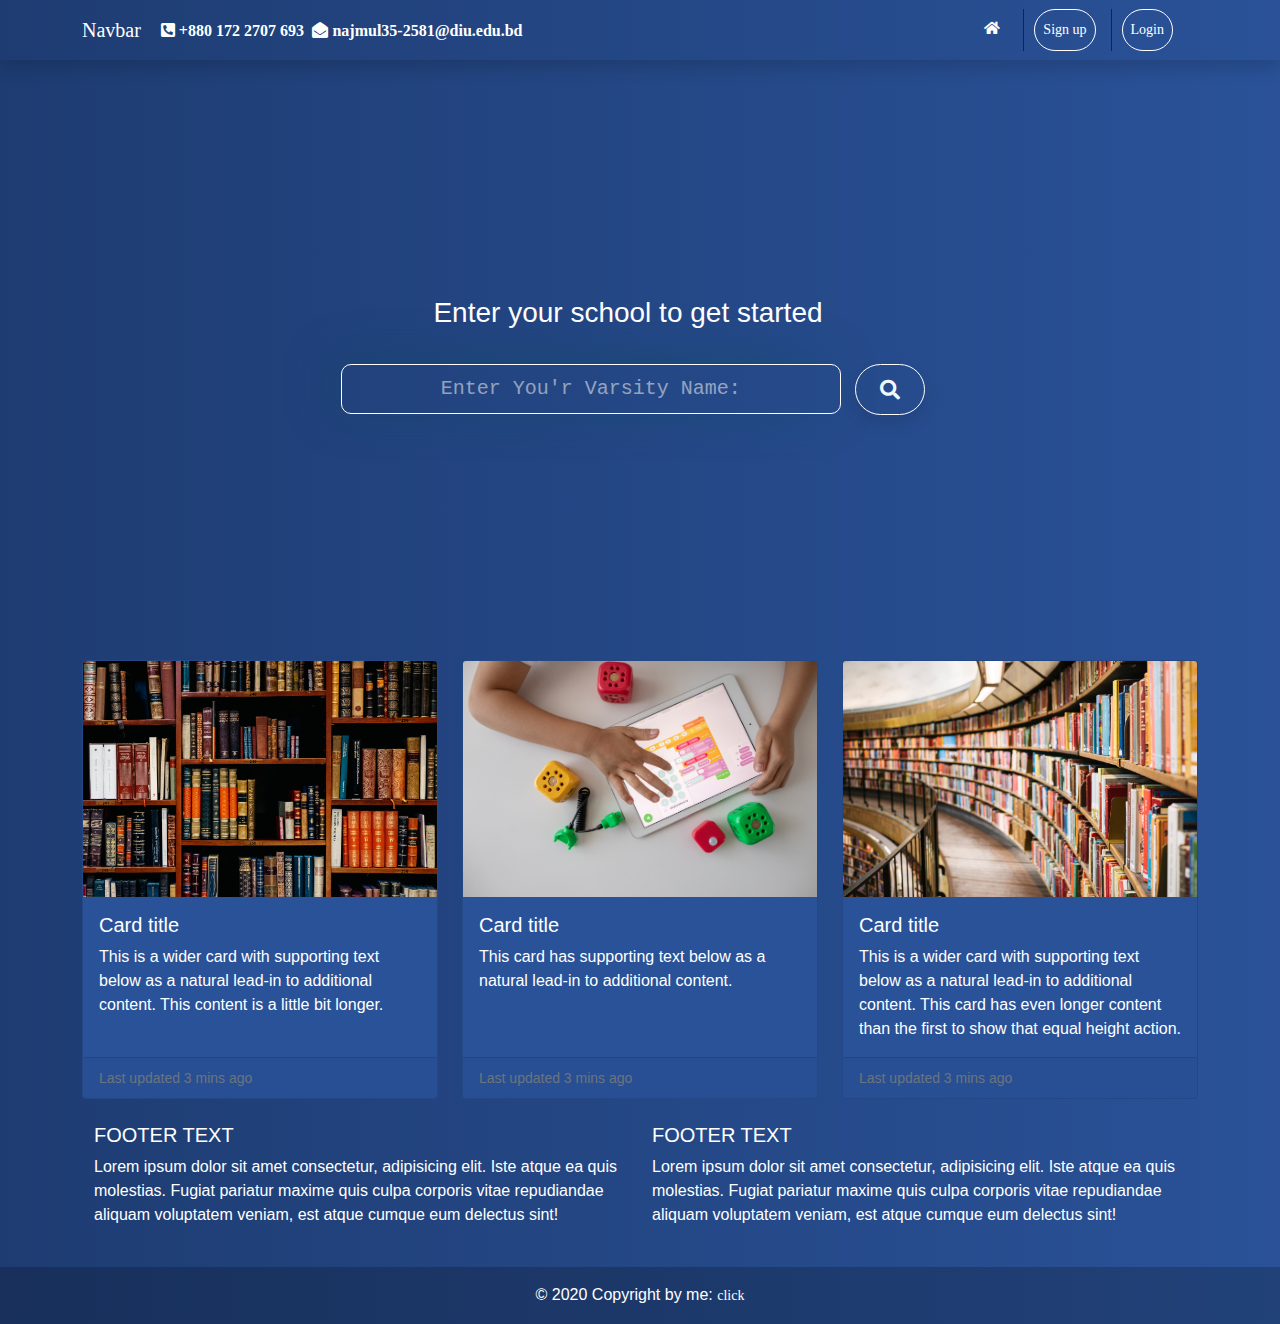
==== index.html @ 72878467 "2/26/2021" ====
<!doctype html>
<html lang="en">

<head>
    <!-- Required meta tags -->
    <meta charset="utf-8">
    <meta name="viewport" content="width=device-width, initial-scale=1">

    <!-- font awsome  -->
    <link rel="stylesheet" href="font/all.css">
    <!-- Bootstrap CSS -->
    <link rel="stylesheet" href="css/bootstrap.min.css">

    <!-- custom css  -->
    <link rel="stylesheet" href="css/style.css">

    <title>Teacher Review System</title>
</head>

<body>
    <!-- nav strat  -->
    <nav class="navbar navbar-expand-lg navbar-light bg-light shadow">
        <div class="container">
            <a class="navbar-brand" href="index.html">Navbar</a>
            <div class="left_part text-white">
                <i class="fas fa-phone-square-alt m-1"> +880 172 2707 693</i>

                <i class="fas fa-envelope-open"> najmul35-2581@diu.edu.bd</i>

            </div>
            <button class="navbar-toggler" type="button" data-bs-toggle="collapse" data-bs-target="#navbarText"
                aria-controls="navbarText" aria-expanded="false" aria-label="Toggle navigation">
                <span class="navbar-toggler-icon"></span>
            </button>
            <div class="collapse navbar-collapse justify-content-end" id="navbarText">
                <ul class="navbar-nav mb-2 mb-lg-0">
                    <li class="nav-item">
                        <a class="nav-link" aria-current="page" href="index.html"><i class="fas fa-home "></i></a>
                    </li>
                    <li class="nav-item">
                        <a class="nav-link rounded-pill" aria-current="page" href="pages/register.html">Sign up</a>
                    </li>
                    <li class="nav-item li_border_right">
                        <a class="nav-link rounded-pill" href="pages/login.html">Login</a>
                    </li>
                </ul>
            </div>
        </div>
    </nav>
    <!-- nav ent  -->

    <!-- main content start  -->
    <div class="main">
        <!-- search bar start  -->
        <div class="row form_D">
            <div class="col-md-6">
                <h3 class="title text-white col-md-12 text-center mb-4">Enter your school to get started
                </h3>
                <input class="text_field" type="text" name="" id="" placeholder="Enter You'r Varsity Name:">
                <button class="btn btn-danger rounded-pill" type="button"><i class="fas fa-search"></i></button>
            </div>
        </div>
        <!-- search bar end  -->
        <!-- card start  -->
        <div class="container">
            <div class="row row-cols-1 row-cols-md-3 g-4">
                <div class="col-md-4">
                    <div class="card bg-info h-100">
                        <img src="img/card-one.jpg" class="card-img-top" alt="...">
                        <div class="card-body">
                            <h5 class="card-title">Card title</h5>
                            <p class="card-text">This is a wider card with supporting text below as a natural lead-in to
                                additional content. This content is a little bit longer.</p>
                        </div>
                        <div class="card-footer">
                            <small class="text-muted">Last updated 3 mins ago</small>
                        </div>
                    </div>
                </div>
                <div class="col-md-4">
                    <div class="card bg-info h-100">
                        <img src="img/card_tow.jpg" class="card-img-top" alt="...">
                        <div class="card-body">
                            <h5 class="card-title">Card title</h5>
                            <p class="card-text">This card has supporting text below as a natural lead-in to additional
                                content.</p>
                        </div>
                        <div class="card-footer">
                            <small class="text-muted">Last updated 3 mins ago</small>
                        </div>
                    </div>
                </div>
                <div class="col-md-4">
                    <div class="card bg-info h-100">
                        <img src="img/card_three.jpg" class="card-img-top" alt="...">
                        <div class="card-body">
                            <h5 class="card-title">Card title</h5>
                            <p class="card-text">This is a wider card with supporting text below as a natural lead-in to
                                additional content. This card has even longer content than the first to show that equal
                                height action.</p>
                        </div>
                        <div class="card-footer">
                            <small class="text-muted">Last updated 3 mins ago</small>
                        </div>
                    </div>
                </div>
            </div>
        </div>
        <!-- card end  -->




        <!-- footer start -->
        <footer class="bg-light text-center text-lg-start">
            <!-- Grid container -->
            <div class="container p-4">
                <!--Grid row-->
                <div class="row">
                    <!--Grid column-->
                    <div class="col-lg-6 col-md-12 mb-4 mb-md-0 text-white">
                        <h5 class="text-uppercase">Footer text</h5>

                        <p>
                            Lorem ipsum dolor sit amet consectetur, adipisicing elit. Iste atque ea quis
                            molestias. Fugiat pariatur maxime quis culpa corporis vitae repudiandae
                            aliquam voluptatem veniam, est atque cumque eum delectus sint!
                        </p>
                    </div>
                    <!--Grid column-->

                    <!--Grid column-->
                    <div class="col-lg-6 col-md-12 mb-4 mb-md-0 text-white">
                        <h5 class="text-uppercase">Footer text</h5>

                        <p>
                            Lorem ipsum dolor sit amet consectetur, adipisicing elit. Iste atque ea quis
                            molestias. Fugiat pariatur maxime quis culpa corporis vitae repudiandae
                            aliquam voluptatem veniam, est atque cumque eum delectus sint!
                        </p>
                    </div>
                    <!--Grid column-->
                </div>
                <!--Grid row-->
            </div>
            <!-- Grid container -->

            <!-- Copyright -->
            <div class="text-center p-3 text-white" style="background-color: rgba(0, 0, 0, 0.2);">
                © 2020 Copyright by me:
                <a class="text-decoration-none" href="#">click</a>
            </div>
            <!-- Copyright -->
        </footer>
        <!-- footer end  -->



        <!-- main content end  -->

        <!-- Optional JavaScript; choose one of the two! -->

        <!-- Option 1: Bootstrap Bundle with Popper -->
        <script src="js/bootstrap.min.js"></script>
        <script src="js/custom.js"></script>

        <!-- Option 2: Separate Popper and Bootstrap JS -->
        <!--
    <script src="https://cdn.jsdelivr.net/npm/@popperjs/core@2.6.0/dist/umd/popper.min.js" integrity="sha384-KsvD1yqQ1/1+IA7gi3P0tyJcT3vR+NdBTt13hSJ2lnve8agRGXTTyNaBYmCR/Nwi" crossorigin="anonymous"></script>
    <script src="https://cdn.jsdelivr.net/npm/bootstrap@5.0.0-beta2/dist/js/bootstrap.min.js" integrity="sha384-nsg8ua9HAw1y0W1btsyWgBklPnCUAFLuTMS2G72MMONqmOymq585AcH49TLBQObG" crossorigin="anonymous"></script>
    -->
</body>

</html>
---- css/style.css ----
* {
    margin: 0px;
    padding: 0px;
    box-sizing: border-box;
}

body {
    height: 100%;
    font-family: Poppins-Regular, sans-serif;
    background: linear-gradient(90deg, #1e3c72 0%, #2a5298 100%);
}

.bg-light {
    background: linear-gradient(90deg, #1e3c72 0%, #2a5298 100%);
}

.rounded-pill {
    border: 1px solid white;
}

a {
    color: white !important;
    font-family: Poppins-Regular;
    font-size: 14px;
    line-height: 1.7;
    margin: 0px;
    transition: all 0.4s;
    -webkit-transition: all 0.4s;
    -o-transition: all 0.4s;
    -moz-transition: all 0.4s;
}

a:focus {
    outline: none !important;
}

a:hover {
    text-decoration: none;
    color: #57b846;
}

::placeholder {
    color: white;
    opacity: 0.5;
    font-size: 20px;
    font-family: 'Courier New', Courier, monospace;
    text-align: center;
}

li {
    margin-right: 10px;
    padding-right: 15px;
    border-right: 1px solid;
}

.li_border_right {
    border-right: 0px;
}

.text_field {
    background: transparent;
    width: 500px;
    border-radius: 10px;
    border: 1px solid white;
    height: 50px;
    box-shadow: -11px -4px 52px -11px rgba(13, 73, 97, 0.72);
    -webkit-box-shadow: -11px -4px 52px -11px rgba(13, 73, 97, 0.72);
    -moz-box-shadow: -11px -4px 52px -11px rgba(13, 73, 97, 0.72);
    margin: 10px;
}
input {
    outline: none;
    border: none;
}

.form_D {
    height: 600px;
    width: 100%;
    display: grid;
    justify-content: center;
    align-items: center;
}

.col-md-6 {
    flex: 0 0 auto;
    width: 100%;
}

.btn-danger {
    background: transparent;
    width: 70px;
    height: 51px;
    font-size: 20px;
    color: aliceblue;
    border: 1px solid white;
    border-radius: 45px;
    box-shadow: 0px 8px 15px rgba(0, 0, 0, 0.1);
    transition: all 0.3s;
    cursor: pointer;
}

.btn-danger:hover {
    background-color: #2a5298;
    box-shadow: 0px 15px 20px rgba(229, 46, 46, 0.4);
    color: white;
    border: 1px solid white;
    transform: translateX(7px);
}

.bg-info {
    background-color: #2a5298 !important;
    color: white;
}
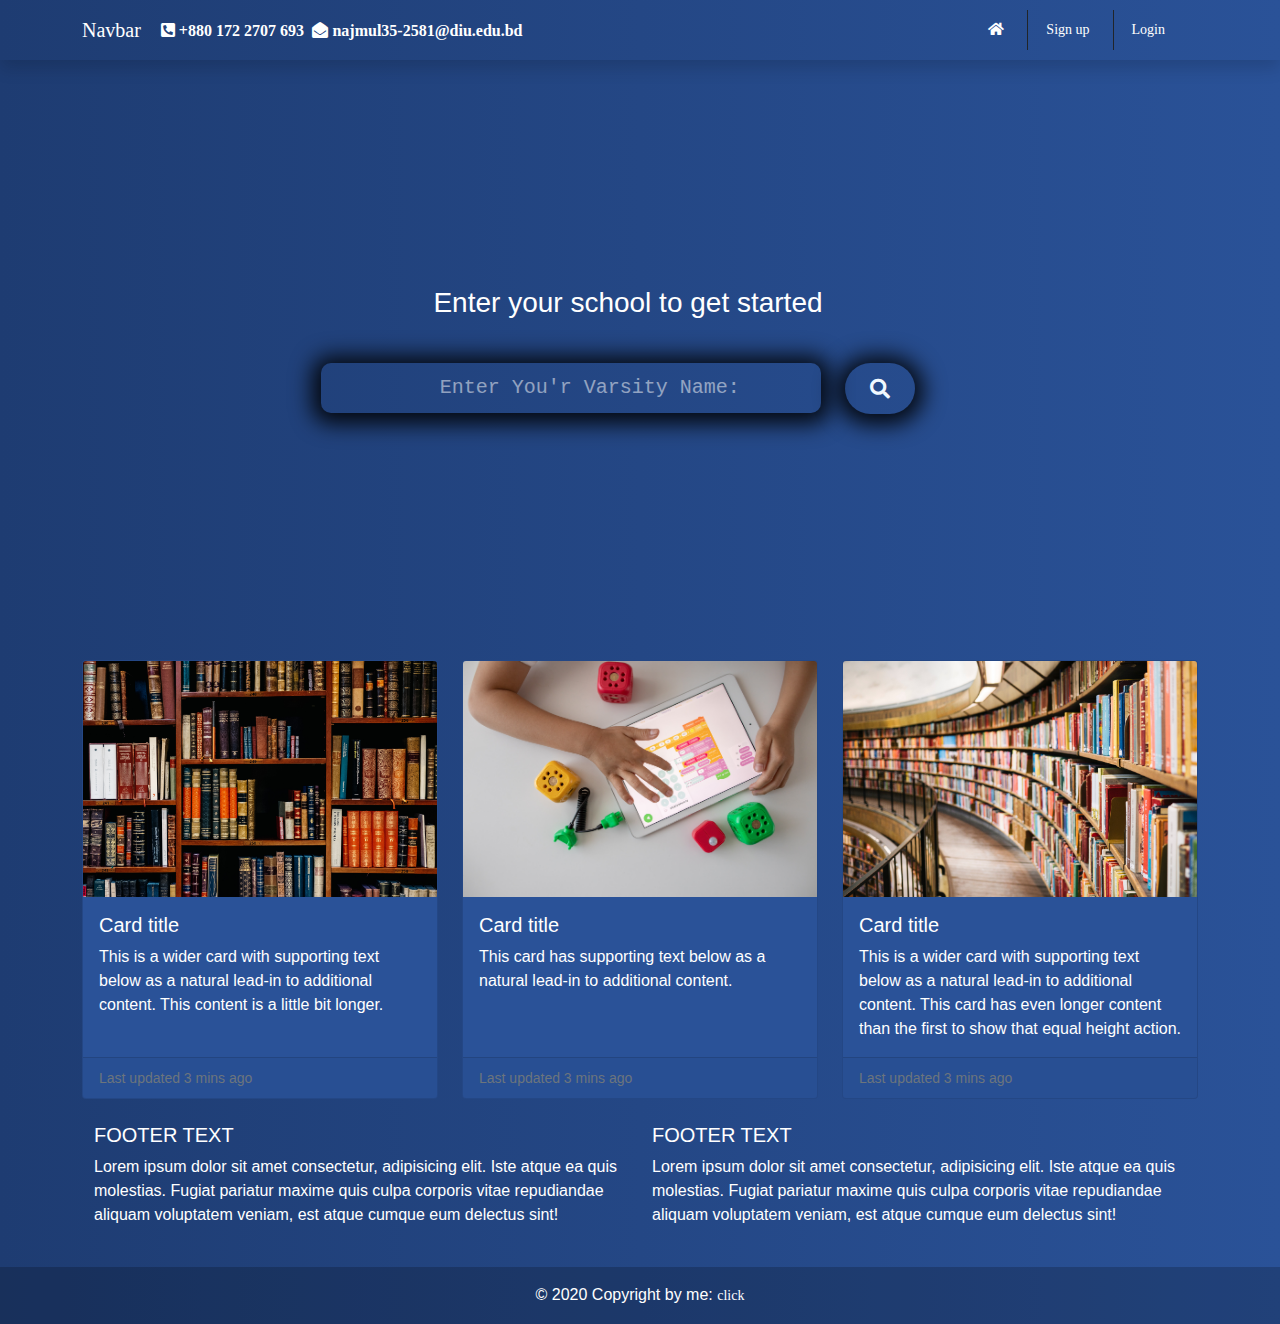
==== commit 78014ad3: "2/26/2021" ====
--- a/index.html
+++ b/index.html
@@ -7,12 +7,12 @@
     <meta name="viewport" content="width=device-width, initial-scale=1">
 
     <!-- font awsome  -->
-    <link rel="stylesheet" href="font/all.css">
+    <link rel="stylesheet" href="assets/font/all.css">
     <!-- Bootstrap CSS -->
-    <link rel="stylesheet" href="css/bootstrap.min.css">
+    <link rel="stylesheet" href="assets/css/bootstrap.min.css">
 
     <!-- custom css  -->
-    <link rel="stylesheet" href="css/style.css">
+    <link rel="stylesheet" href="assets/css/style.css">
 
     <title>Teacher Review System</title>
 </head>
@@ -161,8 +161,8 @@
         <!-- Optional JavaScript; choose one of the two! -->
 
         <!-- Option 1: Bootstrap Bundle with Popper -->
-        <script src="js/bootstrap.min.js"></script>
-        <script src="js/custom.js"></script>
+        <script src="assets/js/bootstrap.min.js"></script>
+        <script src="assets/js/custom.js"></script>
 
         <!-- Option 2: Separate Popper and Bootstrap JS -->
         <!--
--- a/assets/css/style.css
+++ b/assets/css/style.css
@@ -0,0 +1,357 @@
+* {
+  margin: 0px;
+  padding: 0px;
+  box-sizing: border-box;
+}
+
+body {
+  height: 100%;
+  font-family: Poppins-Regular, sans-serif;
+  background: linear-gradient(90deg, #1e3c72 0%, #2a5298 100%);
+}
+
+.bg-light {
+  background: linear-gradient(90deg, #1e3c72 0%, #2a5298 100%);
+}
+
+button {
+  outline: none !important;
+  border: none;
+  background: transparent;
+}
+
+a {
+  color: white !important;
+  font-family: Poppins-Regular;
+  font-size: 14px;
+  line-height: 1.7;
+  margin: 0px;
+  transition: all 0.4s;
+  -webkit-transition: all 0.4s;
+  -o-transition: all 0.4s;
+  -moz-transition: all 0.4s;
+}
+
+a:focus {
+  outline: none !important;
+}
+
+a:hover {
+  text-decoration: none;
+  color: #57b846;
+}
+
+::placeholder {
+  color: white;
+  opacity: 0.5;
+  font-size: 20px;
+  font-family: "Courier New", Courier, monospace;
+  text-align: center;
+}
+
+li {
+  margin-right: 10px;
+  padding-right: 15px;
+  border-right: 1px solid;
+}
+
+.li_border_right {
+  border-right: none;
+}
+
+.text_field {
+  background: transparent;
+  width: 500px;
+  border-radius: 10px;
+  /* border: 1px solid white; */
+  height: 50px;
+  color: white;
+  -webkit-box-shadow: 0px 2px 21px 9px rgba(38, 83, 207, 0.87);
+  box-shadow: 0px 2px 21px 9px rgba(0, 0, 0, 0.87);
+  padding: 0 30px 0 68px;
+}
+input {
+  outline: none;
+  border: none;
+}
+
+.form_D {
+  height: 600px;
+  width: 100%;
+  display: grid;
+  justify-content: center;
+  align-items: center;
+}
+
+.col-md-6 {
+  flex: 0 0 auto;
+  width: 100%;
+}
+
+.btn-danger {
+  background: transparent !important;
+  width: 70px;
+  height: 51px;
+  font-size: 20px;
+  color: aliceblue;
+  border: none;
+  outline: none;
+  border-radius: 45px;
+  -webkit-box-shadow: 0px 2px 21px 9px rgba(9, 106, 216, 0.87);
+  box-shadow: 0px 2px 21px 9px rgba(0, 0, 0, 0.87);
+  transition: all 0.3s;
+  cursor: pointer;
+  margin: 20px;
+}
+
+.btn-danger:hover {
+  background-color: #2a5298;
+  /* box-shadow: 0px 15px 20px rgba(229, 46, 46, 0.4); */
+  transform: translate(10px);
+}
+
+.bg-info {
+  background-color: #2a5298 !important;
+  color: white;
+}
+.txt1 {
+  font-family: Poppins-Regular;
+  font-size: 13px;
+  line-height: 1.5;
+  color: #999999;
+}
+
+.txt2 {
+  font-family: Poppins-Regular;
+  font-size: 13px;
+  line-height: 1.5;
+  color: #666666;
+}
+.limiter {
+  width: 100%;
+  margin: 0 auto;
+}
+.container-login100 {
+  width: 100%;
+  min-height: 100vh;
+  display: -webkit-box;
+  display: -webkit-flex;
+  display: -moz-box;
+  display: -ms-flexbox;
+  display: flex;
+  flex-wrap: wrap;
+  justify-content: center;
+  align-items: center;
+  padding: 15px;
+}
+
+.wrap-login100 {
+  width: 960px;
+  border-radius: 10px;
+  overflow: hidden;
+  display: -webkit-box;
+  display: -webkit-flex;
+  display: -moz-box;
+  display: -ms-flexbox;
+  display: flex;
+  flex-wrap: wrap;
+  justify-content: space-between;
+  padding: 177px 130px 33px 95px;
+}
+
+.login100-pic {
+  width: 316px;
+}
+
+.login100-pic img {
+  max-width: 100%;
+}
+
+.login100-form {
+  width: 290px;
+}
+
+.login100-form-title {
+  font-family: Poppins-Bold;
+  font-size: 24px;
+  color: #333333;
+  line-height: 1.2;
+  text-align: center;
+  color: white;
+  width: 100%;
+  display: block;
+  padding-bottom: 54px;
+}
+
+.wrap-input100 {
+  position: relative;
+  width: 100%;
+  z-index: 1;
+  margin-bottom: 10px;
+}
+
+.input100 {
+  font-family: Poppins-Medium;
+  font-size: 15px;
+  line-height: 1.5;
+  color: #666666;
+  display: block;
+  width: 100%;
+  height: 50px;
+  border-radius: 25px;
+  padding: 0 30px 0 68px;
+}
+
+.focus-input100 {
+  display: block;
+  position: absolute;
+  border-radius: 25px;
+  bottom: 0;
+  left: 0;
+  z-index: -1;
+  width: 100%;
+  height: 100%;
+  box-shadow: 0px 0px 0px 0px;
+  color: rgba(87, 184, 70, 0.8);
+}
+
+.input100:focus + .focus-input100 {
+  -webkit-animation: anim-shadow 0.5s ease-in-out forwards;
+  animation: anim-shadow 0.5s ease-in-out forwards;
+}
+
+@-webkit-keyframes anim-shadow {
+  to {
+    box-shadow: 0px 0px 70px 25px;
+    opacity: 0;
+  }
+}
+
+@keyframes anim-shadow {
+  to {
+    box-shadow: 0px 0px 70px 25px;
+    opacity: 0;
+  }
+}
+
+.symbol-input100 {
+  font-size: 15px;
+
+  display: -webkit-box;
+  display: -webkit-flex;
+  display: -moz-box;
+  display: -ms-flexbox;
+  display: flex;
+  align-items: center;
+  position: absolute;
+  border-radius: 25px;
+  bottom: 0;
+  left: 0;
+  width: 100%;
+  height: 100%;
+  padding-left: 35px;
+  pointer-events: none;
+  color: #666666;
+  -webkit-transition: all 0.4s;
+  -o-transition: all 0.4s;
+  -moz-transition: all 0.4s;
+  transition: all 0.4s;
+}
+
+.input100:focus + .focus-input100 + .symbol-input100 {
+  color: #57b846;
+  padding-left: 28px;
+}
+
+.container-login100-form-btn {
+  width: 100%;
+  display: -webkit-box;
+  display: -webkit-flex;
+  display: -moz-box;
+  display: -ms-flexbox;
+  display: flex;
+  flex-wrap: wrap;
+  justify-content: center;
+  padding-top: 20px;
+}
+
+.login100-form-btn {
+  font-family: Montserrat-Bold;
+  font-size: 15px;
+  line-height: 1.5;
+  color: #fff;
+  text-transform: uppercase;
+
+  width: 70%;
+  height: 40px;
+  border-radius: 25px;
+  background: teal;
+  display: -webkit-box;
+  display: -webkit-flex;
+  display: -moz-box;
+  display: -ms-flexbox;
+  display: flex;
+  justify-content: center;
+  align-items: center;
+  padding: 0 25px;
+
+  -webkit-transition: all 0.4s;
+  -o-transition: all 0.4s;
+  -moz-transition: all 0.4s;
+  transition: all 0.4s;
+}
+
+.login100-form-btn:hover {
+  background: white;
+  color: black;
+}
+.rating {
+  background-color: #1e3c72;
+  color: white;
+  -webkit-box-shadow: -10px 0px 13px -7px #000000, 10px 0px 13px -7px #000000,
+    5px 5px 15px 5px rgba(0, 0, 0, 0);
+  box-shadow: -10px 0px 13px -7px #000000, 10px 0px 13px -7px #000000,
+    5px 5px 15px 5px rgba(0, 0, 0, 0);
+}
+
+/* madia query 
+##################################################################################
+*/
+
+@media (max-width: 992px) {
+  .wrap-login100 {
+    padding: 177px 90px 33px 85px;
+  }
+
+  .login100-pic {
+    width: 35%;
+  }
+
+  .login100-form {
+    width: 50%;
+  }
+}
+
+@media (max-width: 768px) {
+  .wrap-login100 {
+    padding: 100px 80px 33px 80px;
+  }
+
+  .login100-pic {
+    display: none;
+  }
+
+  .login100-form {
+    width: 100%;
+  }
+}
+
+@media (max-width: 576px) {
+  .wrap-login100 {
+    padding: 100px 15px 33px 15px;
+  }
+}
+
+.validate-input {
+  position: relative;
+}
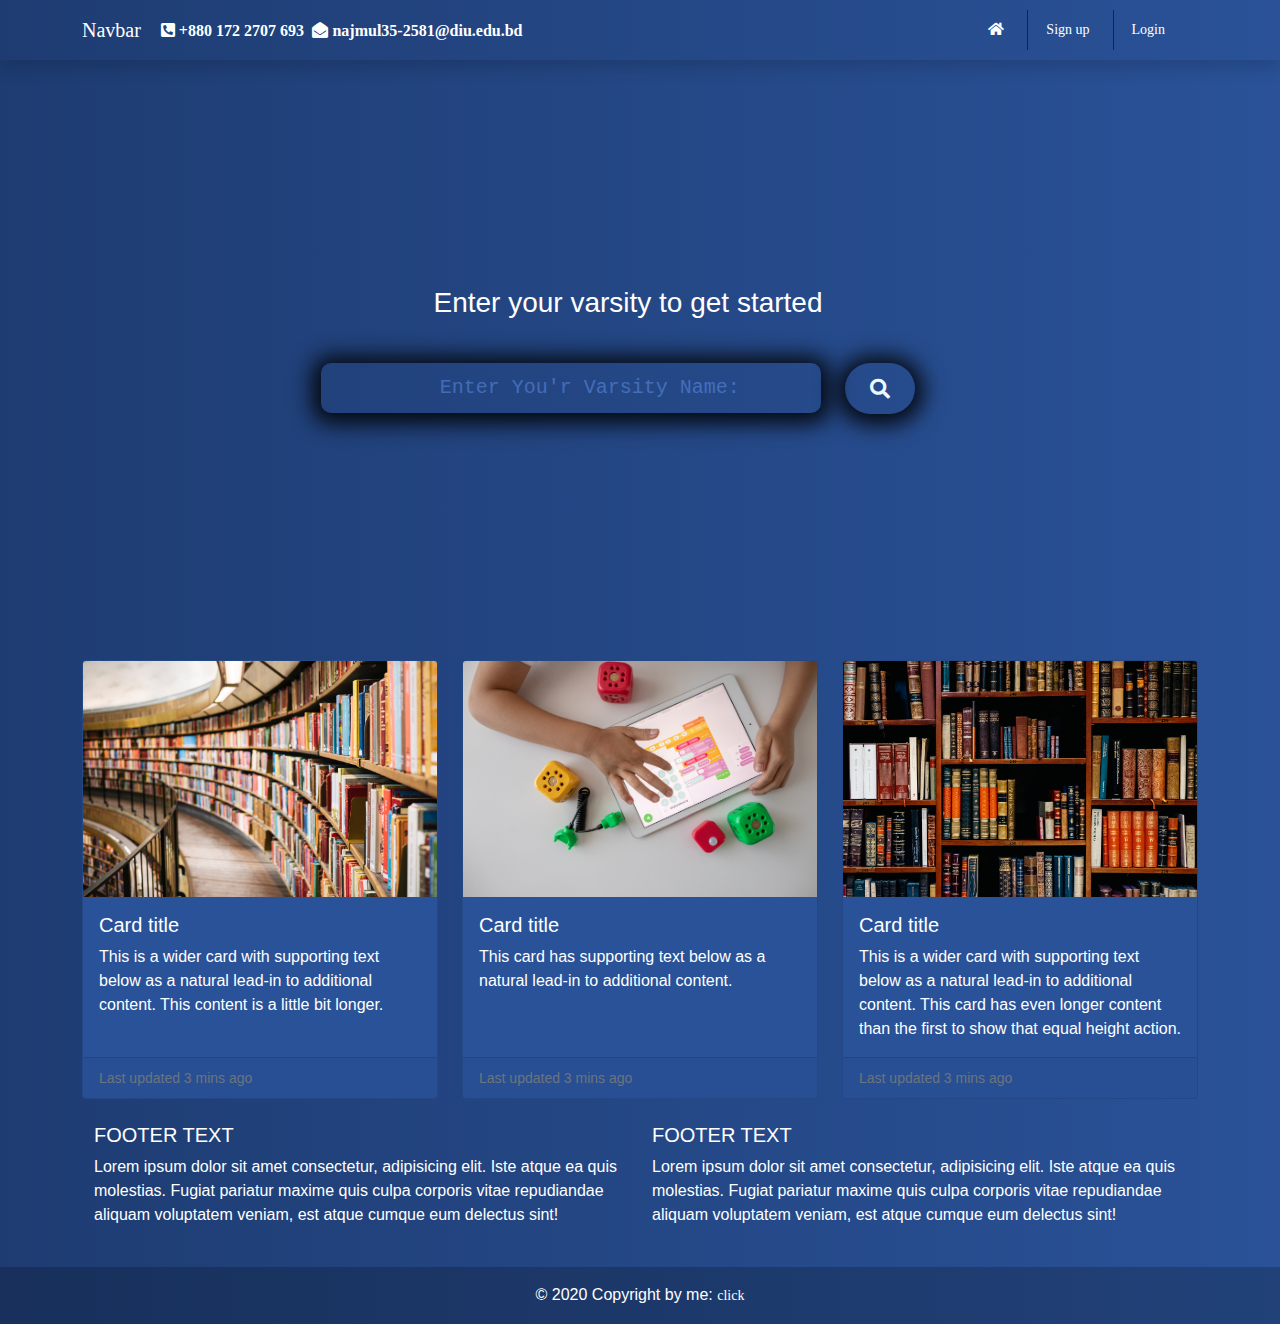
==== commit 4afddd2d: "2/27/2021" ====
--- a/index.html
+++ b/index.html
@@ -54,7 +54,7 @@
         <!-- search bar start  -->
         <div class="row form_D">
             <div class="col-md-6">
-                <h3 class="title text-white col-md-12 text-center mb-4">Enter your school to get started
+                <h3 class="title text-white col-md-12 text-center mb-4">Enter your varsity to get started
                 </h3>
                 <input class="text_field" type="text" name="" id="" placeholder="Enter You'r Varsity Name:">
                 <button class="btn btn-danger rounded-pill" type="button"><i class="fas fa-search"></i></button>
@@ -66,7 +66,7 @@
             <div class="row row-cols-1 row-cols-md-3 g-4">
                 <div class="col-md-4">
                     <div class="card bg-info h-100">
-                        <img src="img/card-one.jpg" class="card-img-top" alt="...">
+                        <img src="assets/img/card_three.jpg" class="card-img-top" alt="...">
                         <div class="card-body">
                             <h5 class="card-title">Card title</h5>
                             <p class="card-text">This is a wider card with supporting text below as a natural lead-in to
@@ -79,7 +79,7 @@
                 </div>
                 <div class="col-md-4">
                     <div class="card bg-info h-100">
-                        <img src="img/card_tow.jpg" class="card-img-top" alt="...">
+                        <img src="assets/img/card_tow.jpg" class="card-img-top" alt="...">
                         <div class="card-body">
                             <h5 class="card-title">Card title</h5>
                             <p class="card-text">This card has supporting text below as a natural lead-in to additional
@@ -92,7 +92,7 @@
                 </div>
                 <div class="col-md-4">
                     <div class="card bg-info h-100">
-                        <img src="img/card_three.jpg" class="card-img-top" alt="...">
+                        <img src="assets/img/card-one.jpg" class="card-img-top" alt="...">
                         <div class="card-body">
                             <h5 class="card-title">Card title</h5>
                             <p class="card-text">This is a wider card with supporting text below as a natural lead-in to
--- a/assets/css/style.css
+++ b/assets/css/style.css
@@ -42,7 +42,7 @@
 }
 
 ::placeholder {
-  color: white;
+  color: cornflowerblue;
   opacity: 0.5;
   font-size: 20px;
   font-family: "Courier New", Courier, monospace;
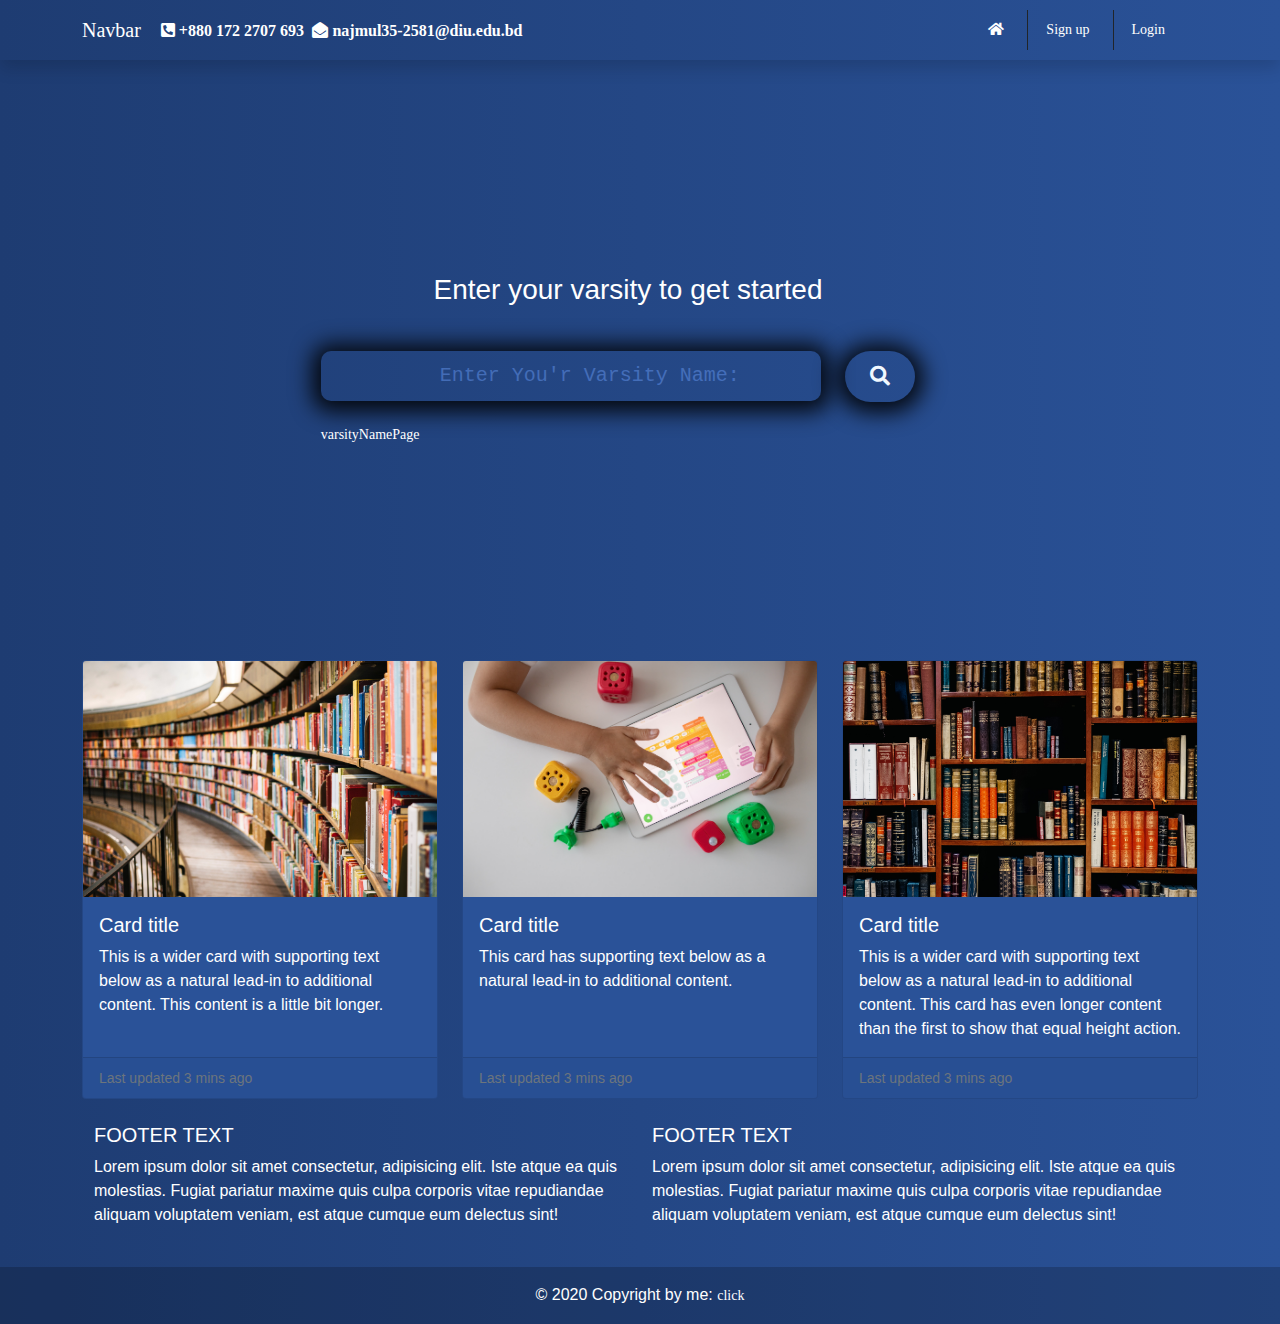
==== commit 320d903d: "2/27/2021" ====
--- a/index.html
+++ b/index.html
@@ -57,7 +57,8 @@
                 <h3 class="title text-white col-md-12 text-center mb-4">Enter your varsity to get started
                 </h3>
                 <input class="text_field" type="text" name="" id="" placeholder="Enter You'r Varsity Name:">
-                <button class="btn btn-danger rounded-pill" type="button"><i class="fas fa-search"></i></button>
+                <button class="btn btn-danger rounded-pill" type="button"><i class="fas fa-search"></i></button><br>
+                <a href="pages/varsityName.html">varsityNamePage</a>
             </div>
         </div>
         <!-- search bar end  -->
--- a/assets/css/style.css
+++ b/assets/css/style.css
@@ -26,6 +26,7 @@
   font-size: 14px;
   line-height: 1.7;
   margin: 0px;
+  text-decoration: none;
   transition: all 0.4s;
   -webkit-transition: all 0.4s;
   -o-transition: all 0.4s;
@@ -37,7 +38,6 @@
 }
 
 a:hover {
-  text-decoration: none;
   color: #57b846;
 }
 
@@ -53,6 +53,7 @@
   margin-right: 10px;
   padding-right: 15px;
   border-right: 1px solid;
+  list-style-type: none;
 }
 
 .li_border_right {
@@ -313,7 +314,61 @@
   box-shadow: -10px 0px 13px -7px #000000, 10px 0px 13px -7px #000000,
     5px 5px 15px 5px rgba(0, 0, 0, 0);
 }
-
+.rate_btn{
+  width: 175px;
+  height: 40px;
+  transition: all 0.5s;
+}
+.rate_btn:hover{
+  width: 200px;
+}
+.border-bottom{
+  width: 65px;
+}
+.tp_h2_left{
+  float: left;
+}
+.vap_a_right{
+  float: right;
+}
+.Tpro_name{
+  height: 50px;
+  width: 100%;
+  font-size: x-large;
+  float: left;
+  margin-bottom: 20px;
+}
+.rateR{
+  float: right;
+  height: 50px;
+  width: 50px;
+  background-color: royalblue;
+  display: grid;
+  align-items: center;
+  text-align: center;
+}
+.right-brackdown{
+  border-right: 1px solid #999999;
+}
+.var_stack_up{
+  margin-bottom: 30px;
+}
+.rate_oqr{
+  text-align: center;
+  align-items: center;
+  display: grid;
+}
+.rate_oqr{
+  height: 50px;
+  width: 50px;
+  background-color: royalblue;
+  float: left;
+  margin-right: 10px;
+}
+.oqr_S{
+  font-size: 12px;
+  padding: 15px;
+}
 /* madia query 
 ##################################################################################
 */
